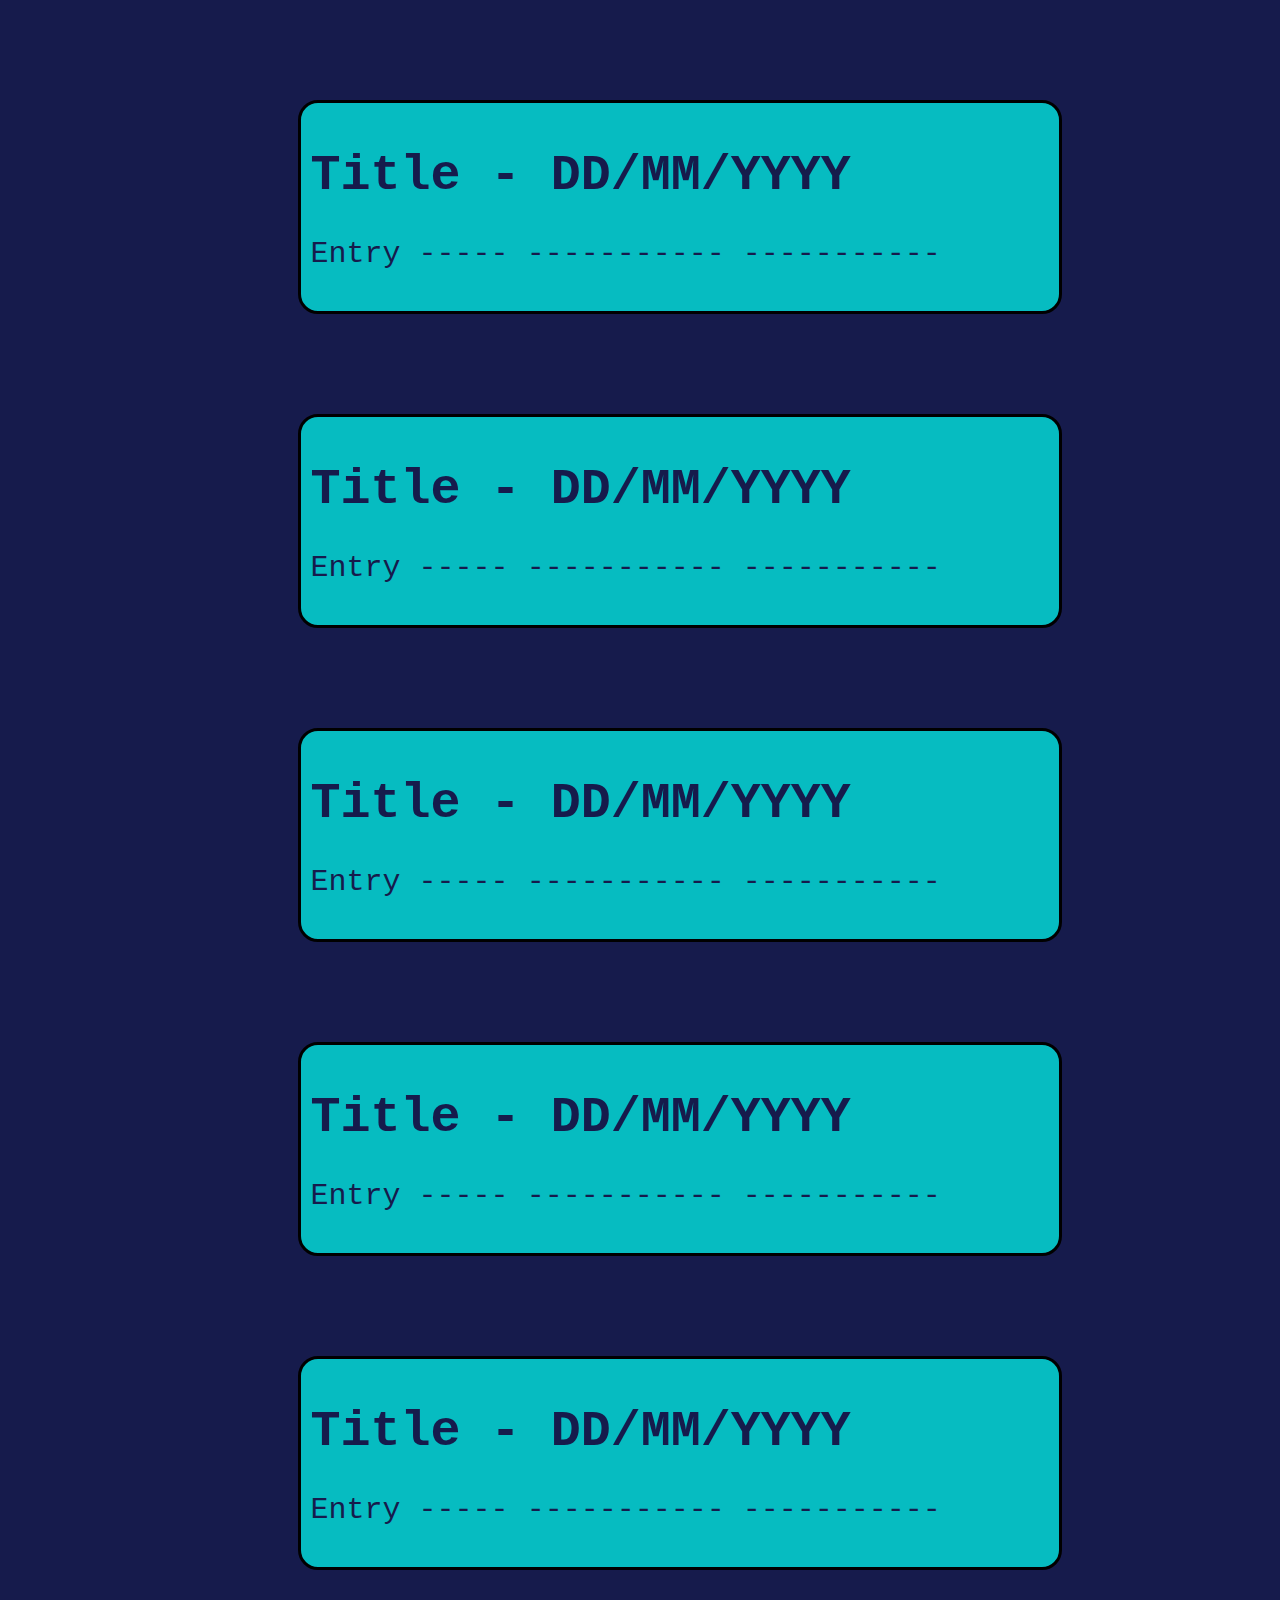
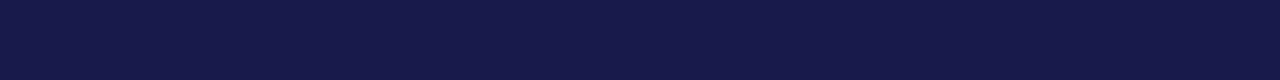
==== journal/journal.html @ 251c8975 "Added Journal" ====
<!DOCTYPE html>
<html lang="en">
  <head>
    <meta charset="UTF-8" />
    <meta http-equiv="X-UA-Compatible" content="IE=edge" />
    <meta name="viewport" content="width=device-width, initial-scale=1.0" />
    <title>Fraser's Arc Journal</title>
    <link rel="stylesheet" href="journal.css" />
  </head>
  <body>
    <div class="entry">
      <div class="entry-text">
        <h1>Title - DD/MM/YYYY</h1>
        <p>Entry ----- ----------- -----------</p>
      </div>
    </div>

    <div class="entry">
      <div class="entry-text">
        <h1>Title - DD/MM/YYYY</h1>
        <p>Entry ----- ----------- -----------</p>
      </div>
    </div>

    <div class="entry">
      <div class="entry-text">
        <h1>Title - DD/MM/YYYY</h1>
        <p>Entry ----- ----------- -----------</p>
      </div>
    </div>

    <div class="entry">
      <div class="entry-text">
        <h1>Title - DD/MM/YYYY</h1>
        <p>Entry ----- ----------- -----------</p>
      </div>
    </div>

    <div class="entry">
      <div class="entry-text">
        <h1>Title - DD/MM/YYYY</h1>
        <p>Entry ----- ----------- -----------</p>
      </div>
    </div>
  </body>
</html>
---- journal/journal.css ----
body {
  background-color: #161b4c;
}

h1 {
  font-size: 50px;
}

p {
  font-size: 30px;
}

.entry {
  position: relative;
  font-family: monospace;
  background-color: #06bcc1;
  border-radius: 20px;
  border-style: solid;
  margin: 100px;
  width: 60%;
  left: 15%;
}
.entry-text {
  color: #161b4c;
  padding: 10px;
}
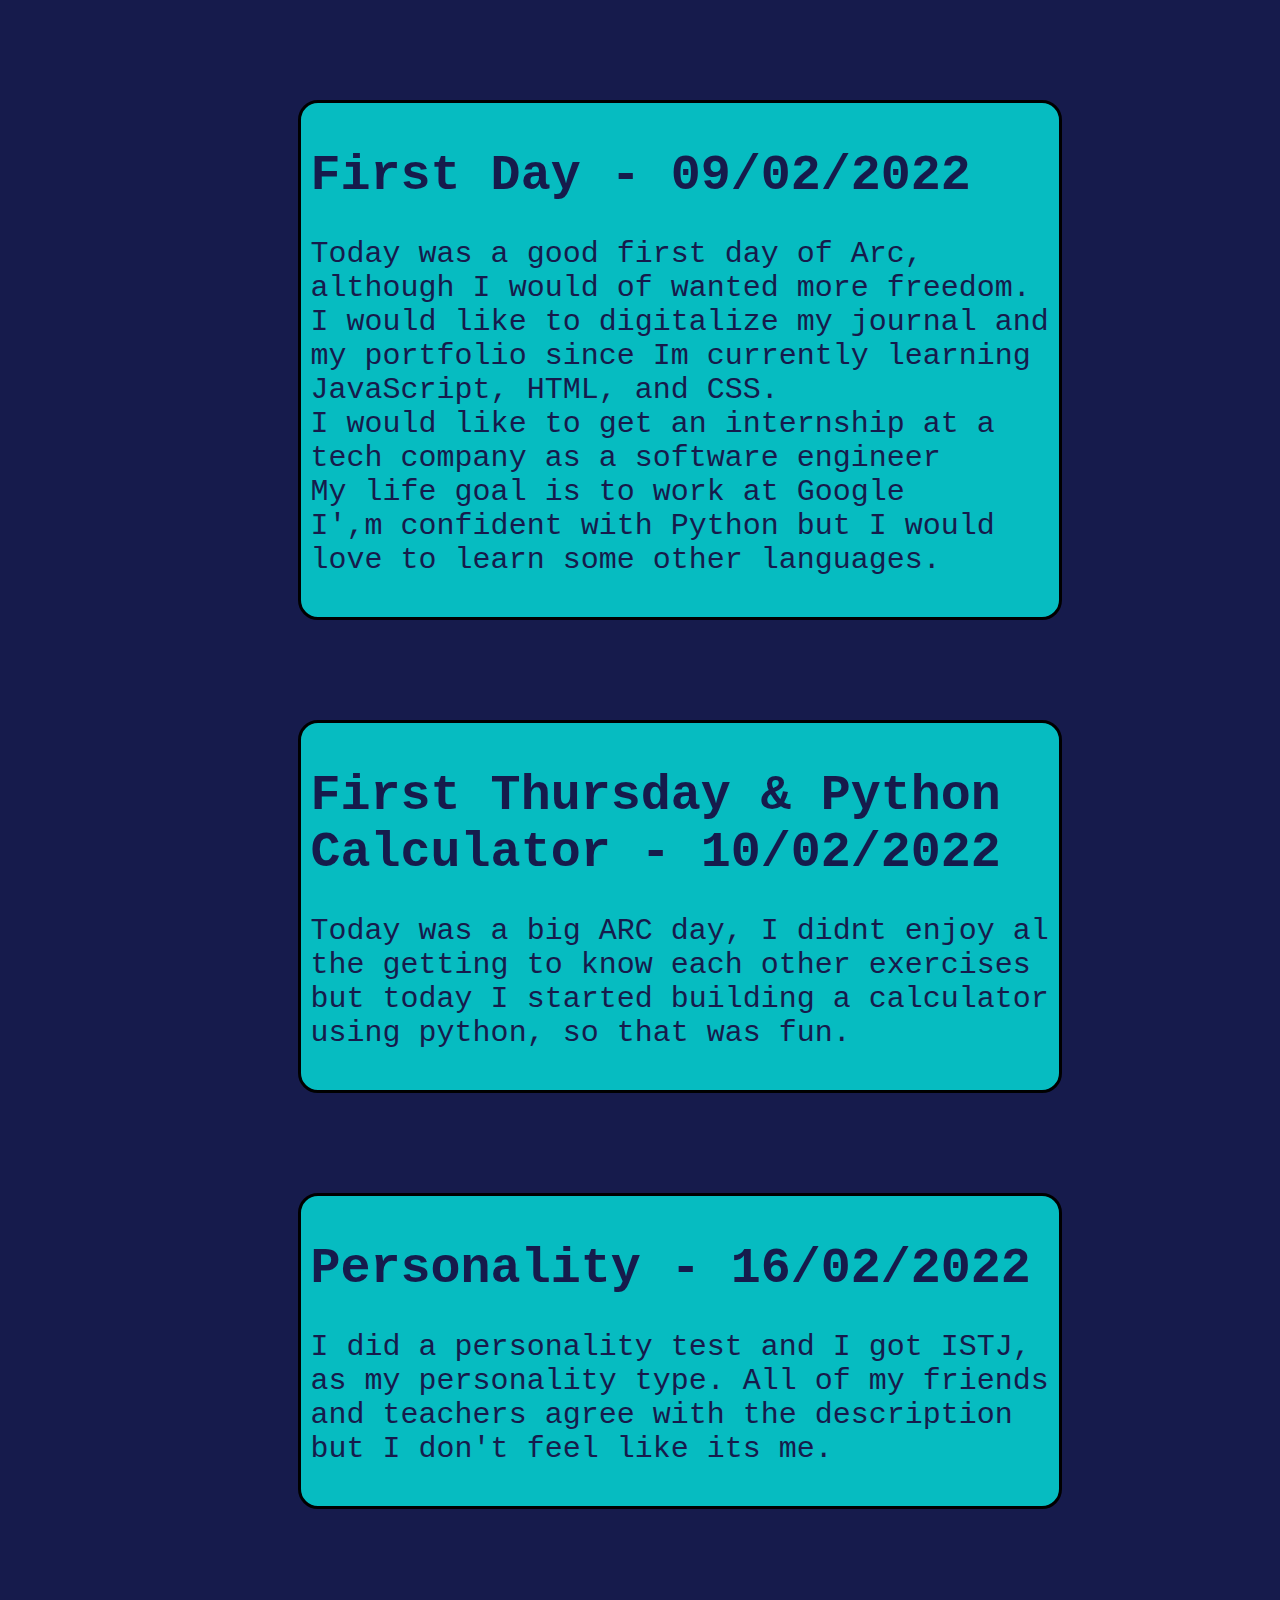
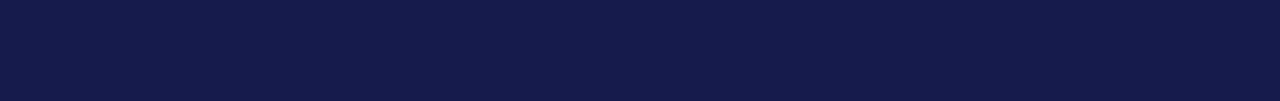
==== commit 55fda802: "Added Journal Entries" ====
--- a/journal/journal.html
+++ b/journal/journal.html
@@ -8,6 +8,8 @@
     <link rel="stylesheet" href="journal.css" />
   </head>
   <body>
+    <!--
+    Entry Format
     <div class="entry">
       <div class="entry-text">
         <h1>Title - DD/MM/YYYY</h1>
@@ -21,25 +23,41 @@
         <p>Entry ----- ----------- -----------</p>
       </div>
     </div>
+    -->
 
     <div class="entry">
       <div class="entry-text">
-        <h1>Title - DD/MM/YYYY</h1>
-        <p>Entry ----- ----------- -----------</p>
+        <h1>First Day - 09/02/2022</h1>
+        <p>
+          Today was a good first day of Arc, although I would of wanted more
+          freedom.<br />I would like to digitalize my journal and my portfolio
+          since Im currently learning JavaScript, HTML, and CSS.<br />I would
+          like to get an internship at a tech company as a software engineer<br />My
+          life goal is to work at Google<br />I',m confident with Python but I
+          would love to learn some other languages.
+        </p>
       </div>
     </div>
 
     <div class="entry">
       <div class="entry-text">
-        <h1>Title - DD/MM/YYYY</h1>
-        <p>Entry ----- ----------- -----------</p>
+        <h1>First Thursday & Python Calculator - 10/02/2022</h1>
+        <p>
+          Today was a big ARC day, I didnt enjoy al the getting to know each
+          other exercises but today I started building a calculator using
+          python, so that was fun.
+        </p>
       </div>
     </div>
 
     <div class="entry">
       <div class="entry-text">
-        <h1>Title - DD/MM/YYYY</h1>
-        <p>Entry ----- ----------- -----------</p>
+        <h1>Personality - 16/02/2022</h1>
+        <p>
+          I did a personality test and I got ISTJ, as my personality type. All
+          of my friends and teachers agree with the description but I don't feel
+          like its me.
+        </p>
       </div>
     </div>
   </body>
